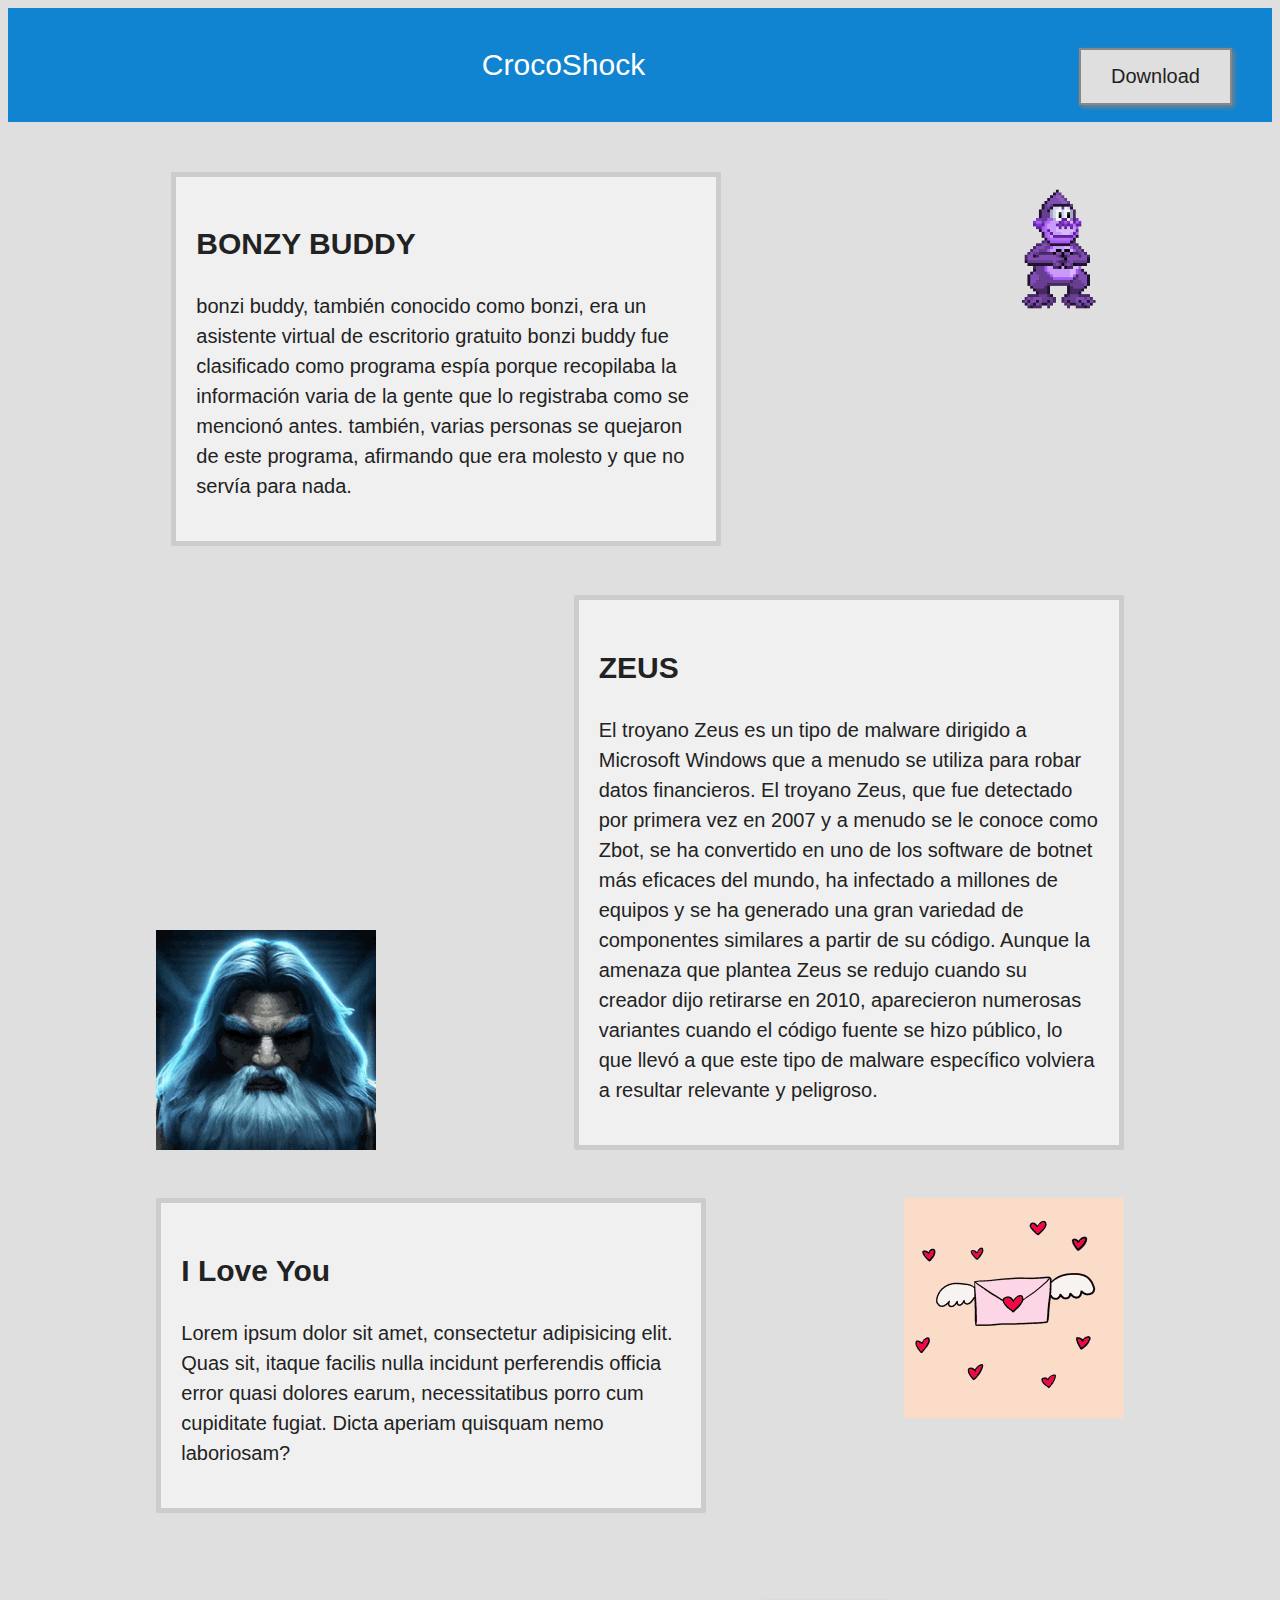
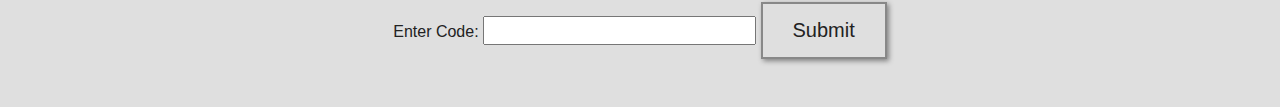
==== src/main/resources/static/index.html @ 8a35b806 "first commit" ====
<!DOCTYPE html>
<html lang="en">
<head>
    <link rel="stylesheet" href="style.css" />
    <meta charset="UTF-8">
    <meta name="viewport" content="width=device-width, initial-scale=1.0">
    <title>Crocoshock</title>


</head>
<body>
<div class="header">
    CrocoShock
    <button name="game">Download</button>
</div>

<div class="container">

    <div class="bonzy-container">
        <div class="bonzy-text">
            <h2>BONZY BUDDY</h2>
            <p>
                bonzi buddy, también conocido como bonzi, era un asistente virtual de escritorio gratuito
                bonzi buddy fue clasificado como programa espía porque recopilaba la información varia de la gente que lo registraba como se mencionó antes.
                también, varias personas se quejaron de este programa, afirmando que era molesto y que no servía para nada.
            </p>
        </div>
        <img src="bonzy.gif" class="bonzy-image">
    </div>


    <div class="zeus-container">
        <img src="zeus.gif" alt="zeus-image">
        <div class="zeus-text">
            <h2>ZEUS</h2>
            <p>
                El troyano Zeus es un tipo de malware dirigido a Microsoft Windows que a menudo se utiliza para robar datos financieros.
                El troyano Zeus, que fue detectado por primera vez en 2007 y a menudo se le conoce como Zbot, se ha convertido en uno de los software de botnet más eficaces del mundo, ha infectado a millones
                de equipos y se ha generado una gran variedad de componentes similares a partir de su código. Aunque la amenaza que plantea Zeus se redujo cuando su creador dijo retirarse en 2010, aparecieron
                numerosas variantes cuando el código fuente se hizo público, lo que llevó a que este tipo de malware específico volviera a resultar relevante y peligroso.
            </p>
        </div>
    </div>


    <div class="iloveyou-container">
        <div class="iloveyou-text">
            <h2>I Love You</h2>
            <p>
                Lorem ipsum dolor sit amet, consectetur adipisicing elit. Quas sit, itaque facilis nulla incidunt perferendis officia error quasi dolores earum, necessitatibus porro cum cupiditate fugiat. Dicta aperiam quisquam nemo laboriosam?
            </p>
        </div>
        <img src="love.gif" alt="iloveyou-image">
    </div>

</div>

<div class="code">
    <form action="/endpoint" method="post">
        <label for="code">Enter Code:</label>
        <input type="text" id="code" name="code">
        <button type="submit">Submit</button>
    </form>
</div>
</body>
</html>
---- src/main/resources/static/style.css ----
body {
    background-color: #dfdfdf;
    font-family: Arial, sans-serif;
    color: #222222;
}

.header {
    padding: 40px;
    text-align: center;
    background: #1084d0;
    color: white;
    font-size: 30px;
}

.header button {
    float: right;
    padding: 15px 30px;
    font-size: 20px;
    text-align: center;
    background-color: #dfdfdf;
    color: #222222;
    border: 2px solid #888888;
    cursor: pointer;
    box-shadow: 2px 2px 5px #808080;
}

.header button:active {
    box-shadow: inset 2px 2px 5px #888888;
    transform: translateY(2px);
}
  
.container {
    display: flex;
    flex-direction: column;
    margin: 2%;
}

.bonzy-container, .zeus-container, .iloveyou-container {
    display: flex;
    justify-content: space-around;
    margin: 2%;
}

.bonzy-container {
    align-items: flex-start;
}

.zeus-container {
    align-items: flex-end;
}

.iloveyou-container {
    align-items: flex-start;
}

.bonzy-text {
    flex: 1;
    margin-right: 50px;
    background-color: #f0f0f0; /* Color de fondo */
    border: 5px solid #ccc; /* Borde */
    padding: 20px; /* Espacio interno */
    border-radius: 2px; /* Bordes redondeados */
    max-width: 500px; /* Anchura máxima */
    min-width: 200px; /* Anchura mínima */
    font-size: 20px;
    line-height: 1.5;
}

.bonzy-image {
    flex: 0 0 auto;
    max-width: 100px;
    margin-left: 10px;
}

.zeus-text {
    flex: 1;
    align-self: flex-end;
    background-color: #f0f0f0;
    border: 5px solid #ccc;
    padding: 20px;
    border-radius: 2px;
    max-width: 500px;
    min-width: 200px;
    font-size: 20px;
    line-height: 1.5;
}

.zeus-image {
    flex: 0 0 auto;
    max-width: 100px;
    margin-right: 100px;
}

.iloveyou-text {
    flex: 1;
    align-self: flex-end;
    background-color: #f0f0f0;
    border: 5px solid #ccc;
    padding: 20px;
    border-radius: 2px;
    max-width: 500px;
    min-width: 200px;
    font-size: 20px;
    line-height: 1.5;
}

.iloveyou-image {
    flex: 0 0 auto;
    max-width: 100px;
    margin-right: 100px;
}

.code {
    display: flex;
    justify-content: center;
    flex-direction: row;
    padding: 40px;
}

.code button {
    padding: 15px 30px;
    font-size: 20px;
    text-align: center;
    background-color: #dfdfdf;
    color: #222222;
    border: 2px solid #888888;
    cursor: pointer;
    box-shadow: 2px 2px 5px #808080;
}

.code button:active {
    box-shadow: inset 2px 2px 5px #888888;
    transform: translateY(2px);
}

.code input {
    font-size: 20px;
    text-align: center;
}
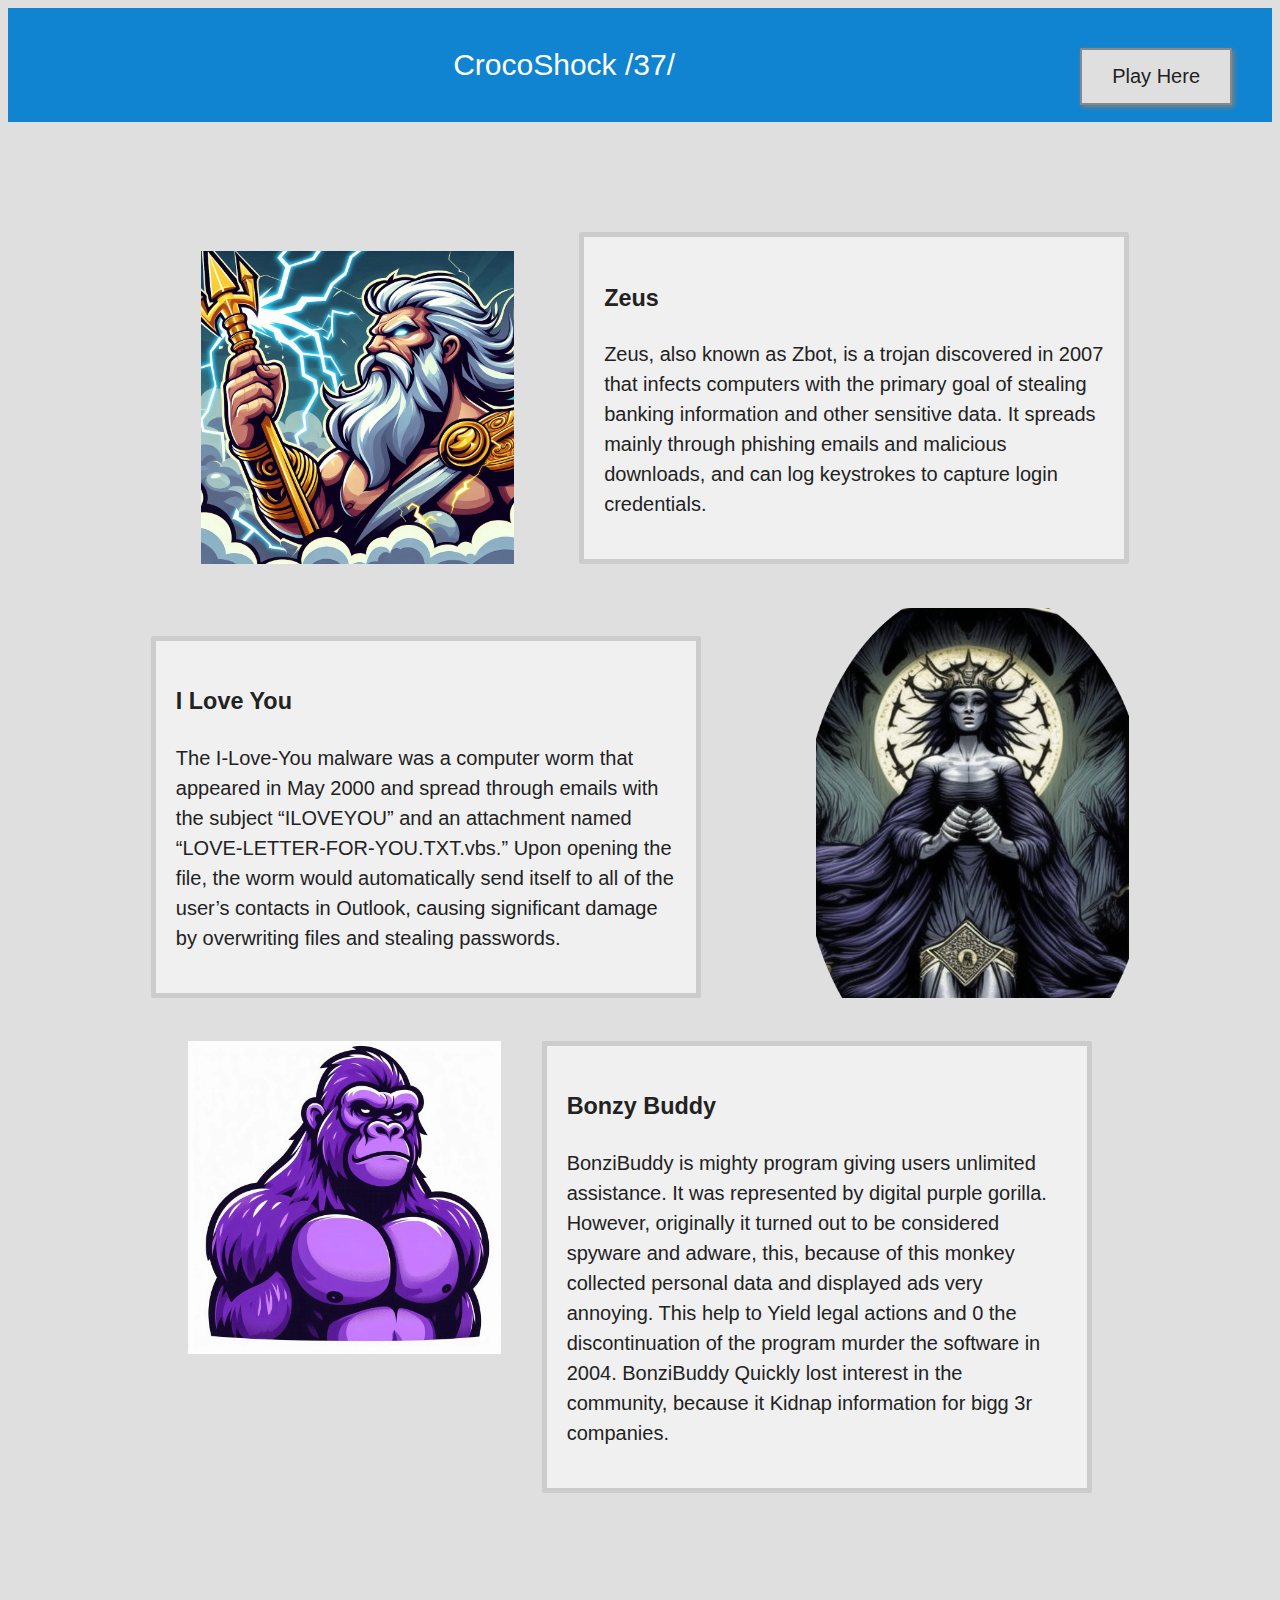
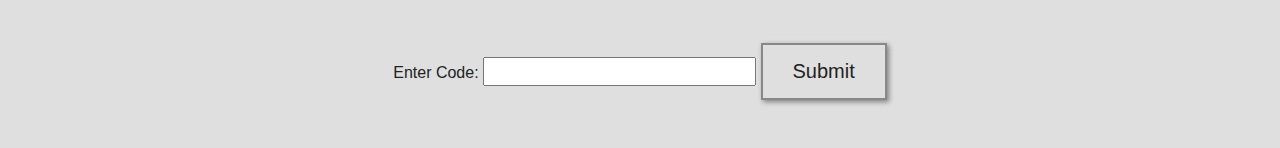
==== commit 27c90dbb: "before docker" ====
--- a/src/main/resources/static/index.html
+++ b/src/main/resources/static/index.html
@@ -6,51 +6,53 @@
     <meta name="viewport" content="width=device-width, initial-scale=1.0">
     <title>Crocoshock</title>
 
-
 </head>
 <body>
 <div class="header">
-    CrocoShock
-    <button name="game">Download</button>
+    CrocoShock /37/
+    <a href="https://www.mediafire.com/file/zlmj8nya413a9ez/6e_75_6d_62_65_72.zip/file">
+        <button name="game">Play Here</button>
+    </a>
 </div>
 
 <div class="container">
 
-    <div class="bonzy-container">
-        <div class="bonzy-text">
-            <h2>BONZY BUDDY</h2>
+    <div class="zeus-container">
+        <img src="zeus.jpg" class="zeus-image">
+        <div class="zeus-text">
+            <h3>Zeus</h3>
             <p>
-                bonzi buddy, también conocido como bonzi, era un asistente virtual de escritorio gratuito
-                bonzi buddy fue clasificado como programa espía porque recopilaba la información varia de la gente que lo registraba como se mencionó antes.
-                también, varias personas se quejaron de este programa, afirmando que era molesto y que no servía para nada.
-            </p>
-        </div>
-        <img src="bonzy.gif" class="bonzy-image">
-    </div>
-
-
-    <div class="zeus-container">
-        <img src="zeus.gif" alt="zeus-image">
-        <div class="zeus-text">
-            <h2>ZEUS</h2>
-            <p>
-                El troyano Zeus es un tipo de malware dirigido a Microsoft Windows que a menudo se utiliza para robar datos financieros.
-                El troyano Zeus, que fue detectado por primera vez en 2007 y a menudo se le conoce como Zbot, se ha convertido en uno de los software de botnet más eficaces del mundo, ha infectado a millones
-                de equipos y se ha generado una gran variedad de componentes similares a partir de su código. Aunque la amenaza que plantea Zeus se redujo cuando su creador dijo retirarse en 2010, aparecieron
-                numerosas variantes cuando el código fuente se hizo público, lo que llevó a que este tipo de malware específico volviera a resultar relevante y peligroso.
+                Zeus, also known as Zbot, is a trojan discovered in 2007 that infects computers with the primary goal of stealing banking information
+                and other sensitive data. It spreads mainly through phishing emails and malicious downloads, and can log keystrokes to capture login
+                credentials.
             </p>
         </div>
     </div>
 
-
     <div class="iloveyou-container">
         <div class="iloveyou-text">
-            <h2>I Love You</h2>
+            <h3>I Love You</h3>
             <p>
-                Lorem ipsum dolor sit amet, consectetur adipisicing elit. Quas sit, itaque facilis nulla incidunt perferendis officia error quasi dolores earum, necessitatibus porro cum cupiditate fugiat. Dicta aperiam quisquam nemo laboriosam?
+                The I-Love-You malware was a computer worm that appeared in May 2000 and spread through emails with the subject “ILOVEYOU”
+                and an attachment named “LOVE-LETTER-FOR-YOU.TXT.vbs.” Upon opening the file, the worm would automatically send
+                itself to all of the user’s contacts in Outlook, causing significant damage by overwriting files and stealing passwords.
             </p>
         </div>
-        <img src="love.gif" alt="iloveyou-image">
+        <img src="iloveyou.png" class="iloveyou-image">
+    </div>
+
+    <div class="bonzy-container">
+        <img src="here.jpg" class="bonzy-image">
+        <div class="bonzy-text">
+            <h3>Bonzy Buddy</h3>
+            <p>
+                BonziBuddy is mighty program giving users unlimited assistance.
+                It was represented by digital purple gorilla. However, originally it turned out to be considered spyware and adware,
+                this, because of this monkey collected personal data and displayed ads very annoying. This help  to Yield legal actions and
+                0 the discontinuation of the program murder the software in 2004. BonziBuddy Quickly  lost interest in the community, because it
+                Kidnap information for bigg 3r companies.
+            </p>
+        </div>
     </div>
 
 </div>
--- a/src/main/resources/static/style.css
+++ b/src/main/resources/static/style.css
@@ -32,13 +32,20 @@
 .container {
     display: flex;
     flex-direction: column;
-    margin: 2%;
+    margin: 7%;
 }
 
 .bonzy-container, .zeus-container, .iloveyou-container {
     display: flex;
     justify-content: space-around;
     margin: 2%;
+}
+
+.bonzy-image, .zeus-image, .iloveyou-image {
+    flex: 0 0 auto;
+    max-width: 30%;
+    margin-left: 50px;
+    height: auto;
 }
 
 .bonzy-container {
@@ -66,12 +73,6 @@
     line-height: 1.5;
 }
 
-.bonzy-image {
-    flex: 0 0 auto;
-    max-width: 100px;
-    margin-left: 10px;
-}
-
 .zeus-text {
     flex: 1;
     align-self: flex-end;
@@ -85,12 +86,6 @@
     line-height: 1.5;
 }
 
-.zeus-image {
-    flex: 0 0 auto;
-    max-width: 100px;
-    margin-right: 100px;
-}
-
 .iloveyou-text {
     flex: 1;
     align-self: flex-end;
@@ -102,12 +97,6 @@
     min-width: 200px;
     font-size: 20px;
     line-height: 1.5;
-}
-
-.iloveyou-image {
-    flex: 0 0 auto;
-    max-width: 100px;
-    margin-right: 100px;
 }
 
 .code {
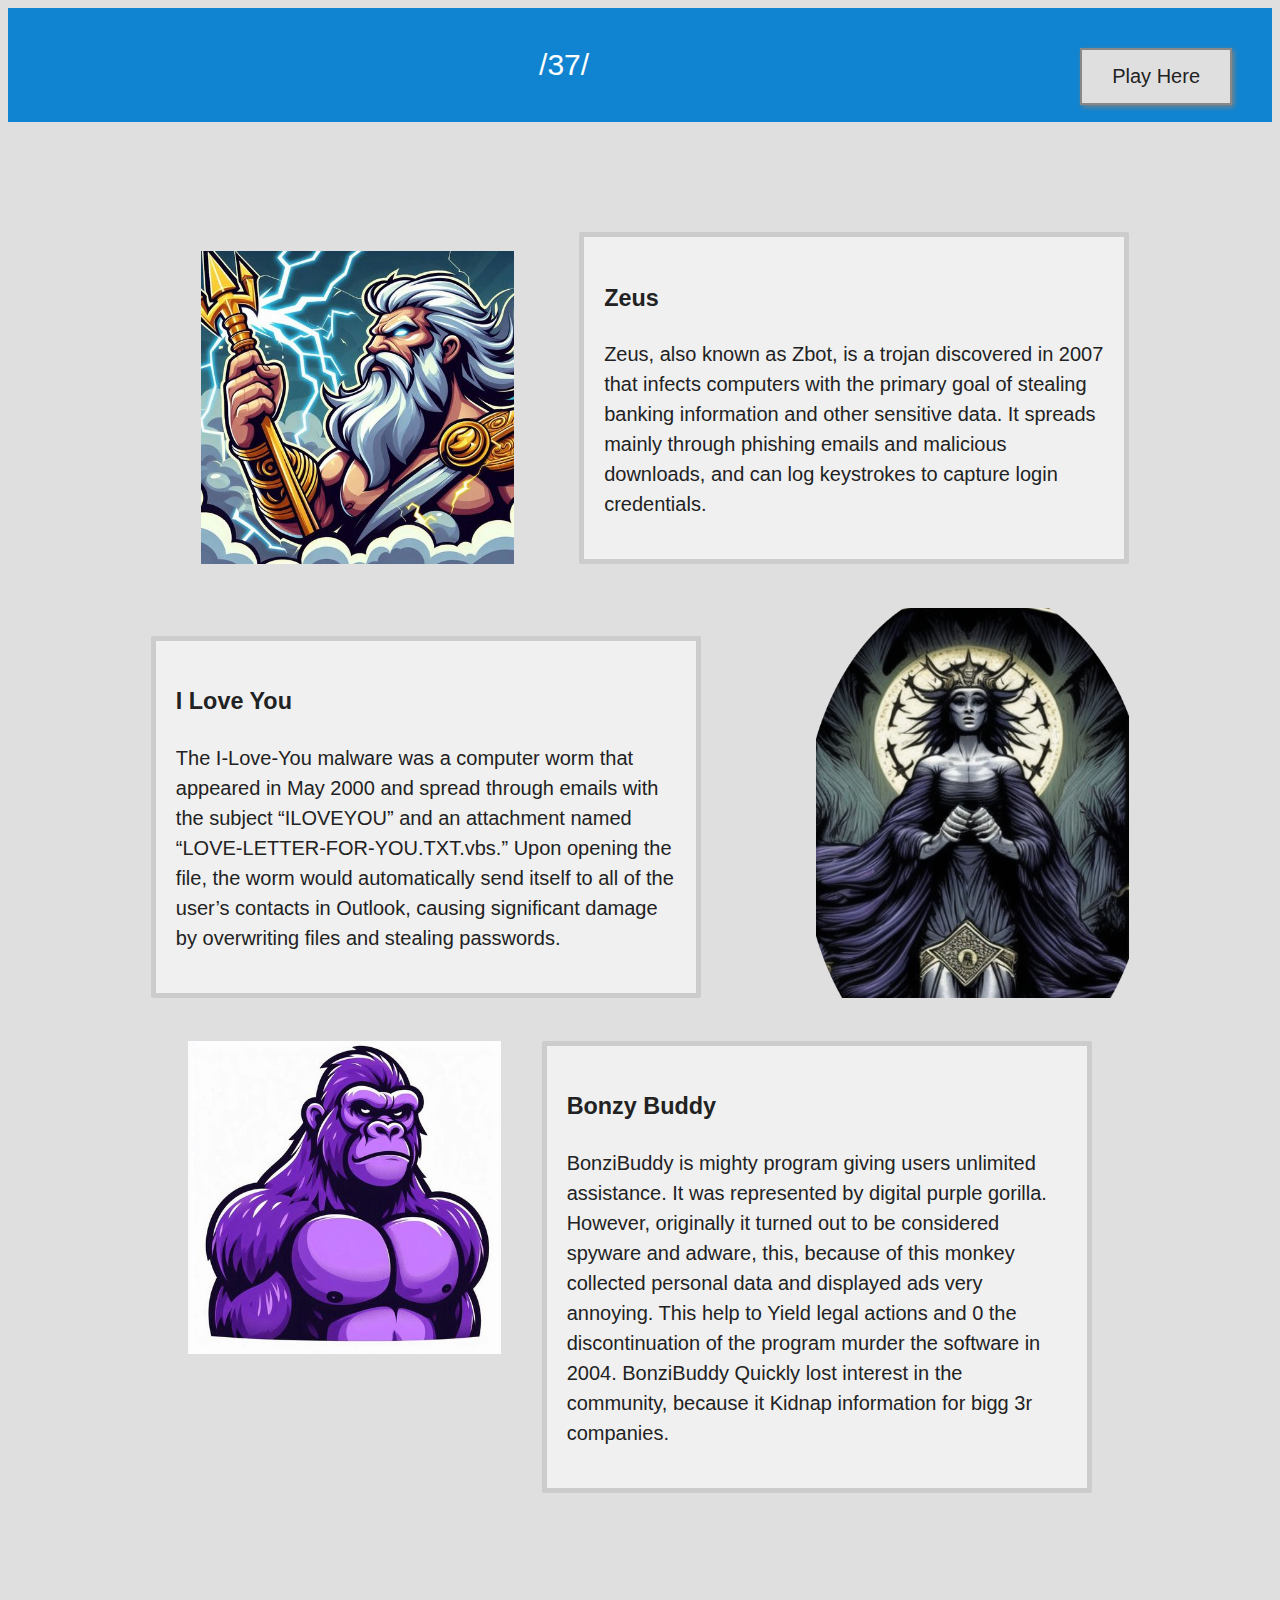
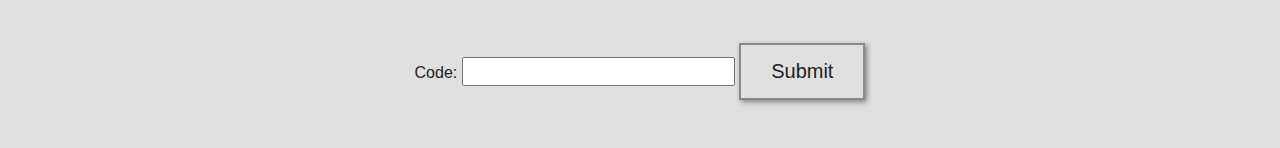
==== commit 49549c7a: "before deploy" ====
--- a/src/main/resources/static/index.html
+++ b/src/main/resources/static/index.html
@@ -4,12 +4,12 @@
     <link rel="stylesheet" href="style.css" />
     <meta charset="UTF-8">
     <meta name="viewport" content="width=device-width, initial-scale=1.0">
-    <title>Crocoshock</title>
+    <title>Gnogames</title>
 
 </head>
 <body>
 <div class="header">
-    CrocoShock /37/
+    /37/
     <a href="https://www.mediafire.com/file/zlmj8nya413a9ez/6e_75_6d_62_65_72.zip/file">
         <button name="game">Play Here</button>
     </a>
@@ -59,7 +59,7 @@
 
 <div class="code">
     <form action="/endpoint" method="post">
-        <label for="code">Enter Code:</label>
+        <label for="code">Code:</label>
         <input type="text" id="code" name="code">
         <button type="submit">Submit</button>
     </form>
